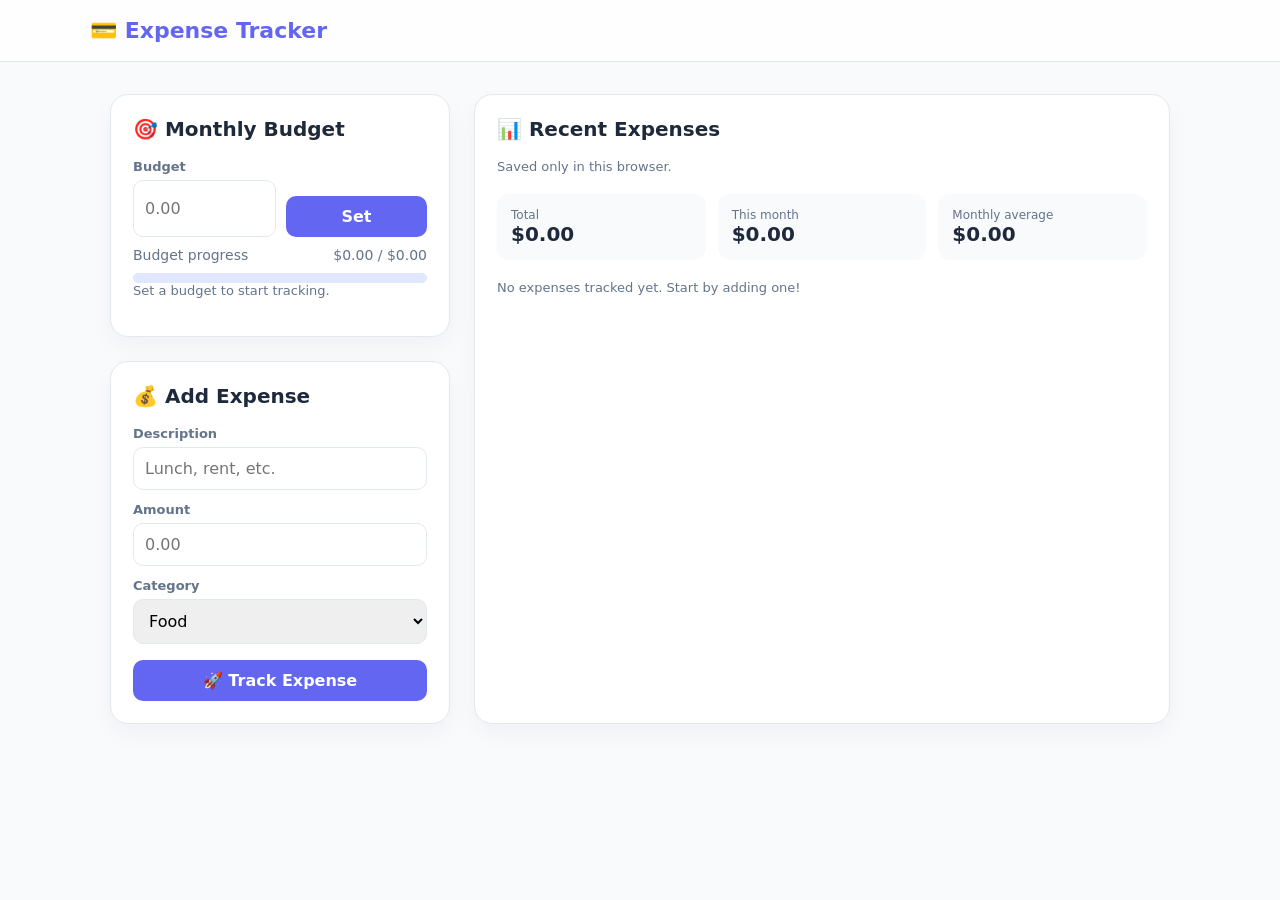
==== docs/index.html @ dfdaf122 "Add GitHub Pages browser demo" ====
<!doctype html>
<html lang="en">
<head>
  <meta charset="utf-8">
  <meta name="viewport" content="width=device-width, initial-scale=1">
  <title>Expense Tracker</title>
  <style>
    :root{--p:#6366f1;--bg:#f8fafc;--card:#fff;--text:#1e293b;--muted:#64748b;--line:#e2e8f0;--danger:#ef4444}
    *{box-sizing:border-box}body{margin:0;background:var(--bg);color:var(--text);font:16px Inter,system-ui,sans-serif}
    nav{padding:18px max(24px,calc((100vw - 1100px)/2));background:#ffffffdd;border-bottom:1px solid var(--line);font-size:22px;font-weight:800;color:var(--p)}
    main{max-width:1100px;margin:32px auto;padding:0 20px;display:grid;grid-template-columns:340px 1fr;gap:24px}.card{background:var(--card);border:1px solid var(--line);border-radius:18px;padding:22px;box-shadow:0 10px 24px #0f172a0a}
    h2{margin:0 0 18px;font-size:20px}label{display:block;margin:12px 0 6px;font-size:13px;color:var(--muted);font-weight:700}input,select,button{font:inherit;border-radius:10px;padding:11px;border:1px solid var(--line);width:100%}button{border:0;background:var(--p);color:white;font-weight:700;cursor:pointer;margin-top:16px}.row{display:flex;gap:10px}.row>*{flex:1}
    .progress{height:10px;border-radius:99px;background:#e0e7ff;overflow:hidden}.bar{height:100%;background:var(--p);width:0}.budget-line{display:flex;justify-content:space-between;color:var(--muted);font-size:14px;margin:10px 0}.summary{display:grid;grid-template-columns:repeat(3,1fr);gap:12px;margin:20px 0}.summary div{padding:14px;border-radius:12px;background:#f8fafc}.summary span{display:block;color:var(--muted);font-size:12px}.summary strong{font-size:20px}.expense{display:flex;align-items:center;justify-content:space-between;padding:16px 0;border-bottom:1px solid var(--line)}.pill{font-size:12px;background:#e0e7ff;color:#4338ca;padding:5px 9px;border-radius:99px}.delete{background:none;color:var(--danger);padding:4px;width:auto;margin:0}
    .note{color:var(--muted);font-size:13px;margin:0 0 16px}@media(max-width:760px){main{grid-template-columns:1fr}.summary{grid-template-columns:1fr}}
  </style>
</head>
<body>
  <nav>💳 Expense Tracker</nav>
  <main>
    <section>
      <div class="card">
        <h2>🎯 Monthly Budget</h2>
        <form id="budgetForm"><label for="budget">Budget</label><div class="row"><input id="budget" type="number" min="0" step="0.01" placeholder="0.00"><button>Set</button></div></form>
        <div class="budget-line"><span>Budget progress</span><span id="budgetText">$0.00 / $0.00</span></div><div class="progress"><div class="bar" id="bar"></div></div><p class="note" id="remaining">Set a budget to start tracking.</p>
      </div>
      <div class="card" style="margin-top:24px"><h2>💰 Add Expense</h2><form id="expenseForm"><label>Description</label><input id="description" required placeholder="Lunch, rent, etc."><label>Amount</label><input id="amount" required type="number" min="0.01" step="0.01" placeholder="0.00"><label>Category</label><select id="category"><option>Food</option><option>Transport</option><option>Bills</option><option>Entertainment</option><option>Other</option></select><button>🚀 Track Expense</button></form></div>
    </section>
    <section class="card"><h2>📊 Recent Expenses</h2><p class="note">Saved only in this browser.</p><div class="summary"><div><span>Total</span><strong id="total">$0.00</strong></div><div><span>This month</span><strong id="month">$0.00</strong></div><div><span>Monthly average</span><strong id="average">$0.00</strong></div></div><div id="list"></div></section>
  </main>
  <script>
    const key='expense-tracker-demo-v1',state=JSON.parse(localStorage.getItem(key)||'{"budget":0,"items":[]}');const money=n=>'$'+Number(n||0).toFixed(2);
    function save(){localStorage.setItem(key,JSON.stringify(state))}function render(){const now=new Date().toISOString().slice(0,7),total=state.items.reduce((n,x)=>n+x.amount,0),month=state.items.filter(x=>x.date.startsWith(now)).reduce((n,x)=>n+x.amount,0);budget.value=state.budget||'';totalEl.textContent=money(total);monthEl.textContent=money(month);average.textContent=money(total);budgetText.textContent=money(month)+' / '+money(state.budget);bar.style.width=Math.min(100,state.budget?month/state.budget*100:0)+'%';remaining.textContent=state.budget?(month<=state.budget?money(state.budget-month)+' left this month':'⚠️ Over budget by '+money(month-state.budget)):'Set a budget to start tracking.';list.innerHTML=state.items.length?state.items.map(x=>'<div class="expense"><div><strong>'+x.description+'</strong><br><small>'+x.date+'</small></div><div><span class="pill">'+x.category+'</span> <strong>-'+money(x.amount)+'</strong> <button class="delete" data-id="'+x.id+'">×</button></div></div>').join(''):'<p class="note">No expenses tracked yet. Start by adding one!</p>';document.querySelectorAll('.delete').forEach(b=>b.onclick=()=>{state.items=state.items.filter(x=>x.id!=b.dataset.id);save();render()})}
    const budget=document.querySelector('#budget'),totalEl=document.querySelector('#total'),monthEl=document.querySelector('#month'),average=document.querySelector('#average'),budgetText=document.querySelector('#budgetText'),bar=document.querySelector('#bar'),remaining=document.querySelector('#remaining'),list=document.querySelector('#list');
    budgetForm.onsubmit=e=>{e.preventDefault();state.budget=Number(budget.value);save();render()};expenseForm.onsubmit=e=>{e.preventDefault();state.items.unshift({id:Date.now(),description:description.value.trim(),amount:Number(amount.value),category:category.value,date:new Date().toISOString().slice(0,10)});e.target.reset();save();render()};render();
  </script>
</body>
</html>
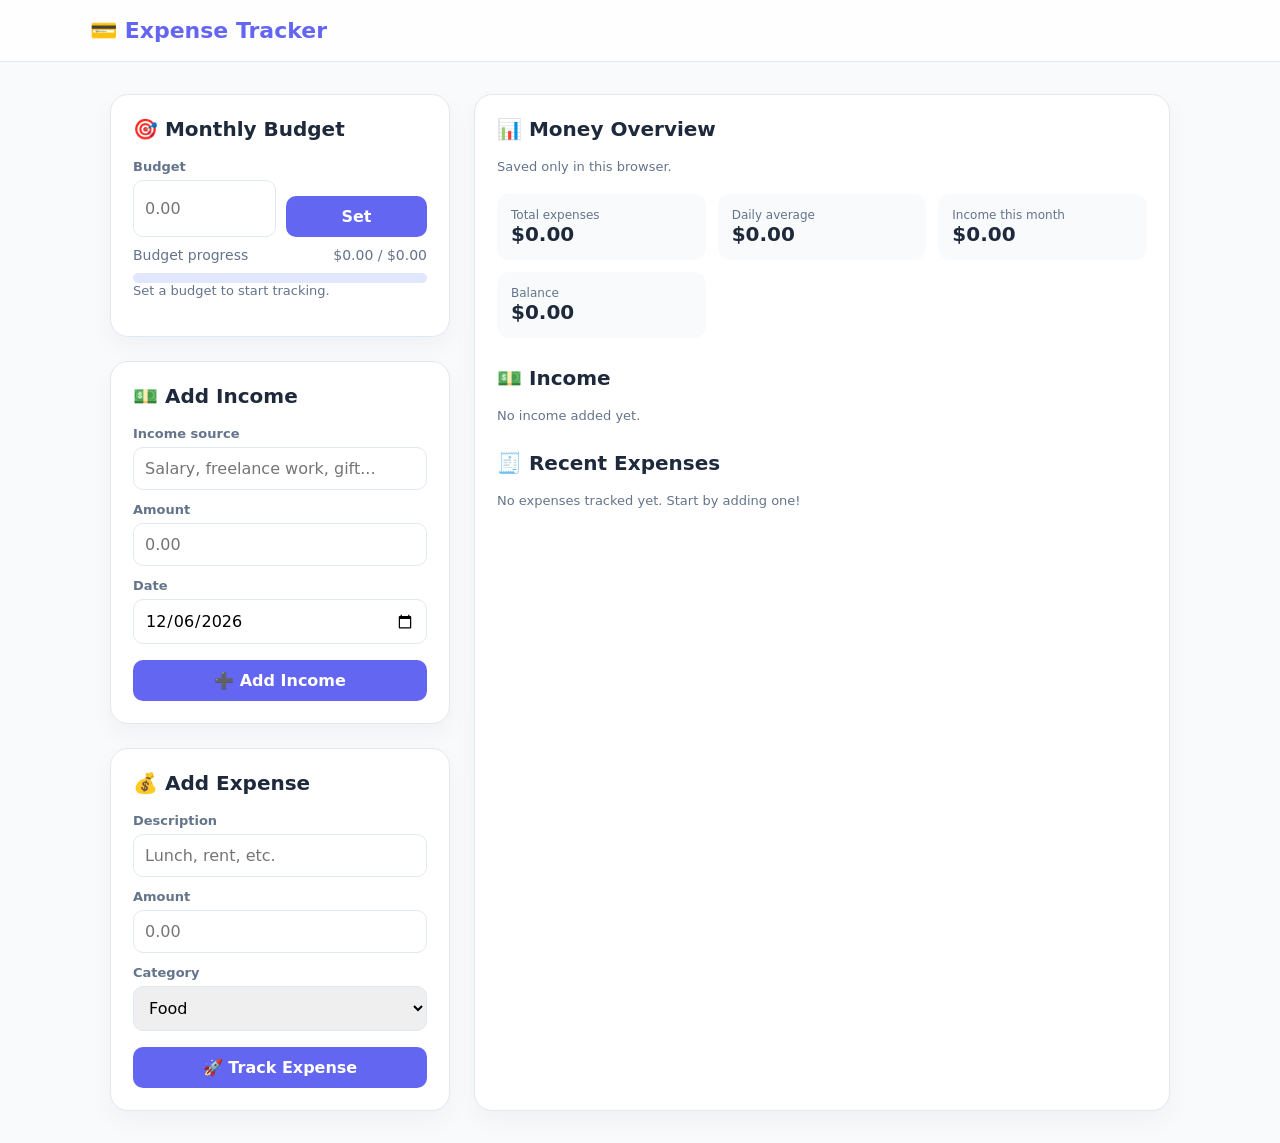
==== commit 4943dc0c: "Add income tracking to browser demo" ====
--- a/docs/index.html
+++ b/docs/index.html
@@ -23,15 +23,17 @@
         <form id="budgetForm"><label for="budget">Budget</label><div class="row"><input id="budget" type="number" min="0" step="0.01" placeholder="0.00"><button>Set</button></div></form>
         <div class="budget-line"><span>Budget progress</span><span id="budgetText">$0.00 / $0.00</span></div><div class="progress"><div class="bar" id="bar"></div></div><p class="note" id="remaining">Set a budget to start tracking.</p>
       </div>
+      <div class="card" style="margin-top:24px"><h2>💵 Add Income</h2><form id="incomeForm"><label>Income source</label><input id="source" required placeholder="Salary, freelance work, gift..."><label>Amount</label><input id="incomeAmount" required type="number" min="0.01" step="0.01" placeholder="0.00"><label>Date</label><input id="incomeDate" required type="date"><button>➕ Add Income</button></form></div>
       <div class="card" style="margin-top:24px"><h2>💰 Add Expense</h2><form id="expenseForm"><label>Description</label><input id="description" required placeholder="Lunch, rent, etc."><label>Amount</label><input id="amount" required type="number" min="0.01" step="0.01" placeholder="0.00"><label>Category</label><select id="category"><option>Food</option><option>Transport</option><option>Bills</option><option>Entertainment</option><option>Other</option></select><button>🚀 Track Expense</button></form></div>
     </section>
-    <section class="card"><h2>📊 Recent Expenses</h2><p class="note">Saved only in this browser.</p><div class="summary"><div><span>Total</span><strong id="total">$0.00</strong></div><div><span>This month</span><strong id="month">$0.00</strong></div><div><span>Monthly average</span><strong id="average">$0.00</strong></div></div><div id="list"></div></section>
+    <section class="card"><h2>📊 Money Overview</h2><p class="note">Saved only in this browser.</p><div class="summary"><div><span>Total expenses</span><strong id="total">$0.00</strong></div><div><span>Daily average</span><strong id="average">$0.00</strong></div><div><span>Income this month</span><strong id="incomeTotal">$0.00</strong></div><div><span>Balance</span><strong id="balance">$0.00</strong></div></div><h2 style="margin-top:28px">💵 Income</h2><div id="incomeList"></div><h2 style="margin-top:28px">🧾 Recent Expenses</h2><div id="list"></div></section>
   </main>
   <script>
-    const key='expense-tracker-demo-v1',state=JSON.parse(localStorage.getItem(key)||'{"budget":0,"items":[]}');const money=n=>'$'+Number(n||0).toFixed(2);
-    function save(){localStorage.setItem(key,JSON.stringify(state))}function render(){const now=new Date().toISOString().slice(0,7),total=state.items.reduce((n,x)=>n+x.amount,0),month=state.items.filter(x=>x.date.startsWith(now)).reduce((n,x)=>n+x.amount,0);budget.value=state.budget||'';totalEl.textContent=money(total);monthEl.textContent=money(month);average.textContent=money(total);budgetText.textContent=money(month)+' / '+money(state.budget);bar.style.width=Math.min(100,state.budget?month/state.budget*100:0)+'%';remaining.textContent=state.budget?(month<=state.budget?money(state.budget-month)+' left this month':'⚠️ Over budget by '+money(month-state.budget)):'Set a budget to start tracking.';list.innerHTML=state.items.length?state.items.map(x=>'<div class="expense"><div><strong>'+x.description+'</strong><br><small>'+x.date+'</small></div><div><span class="pill">'+x.category+'</span> <strong>-'+money(x.amount)+'</strong> <button class="delete" data-id="'+x.id+'">×</button></div></div>').join(''):'<p class="note">No expenses tracked yet. Start by adding one!</p>';document.querySelectorAll('.delete').forEach(b=>b.onclick=()=>{state.items=state.items.filter(x=>x.id!=b.dataset.id);save();render()})}
-    const budget=document.querySelector('#budget'),totalEl=document.querySelector('#total'),monthEl=document.querySelector('#month'),average=document.querySelector('#average'),budgetText=document.querySelector('#budgetText'),bar=document.querySelector('#bar'),remaining=document.querySelector('#remaining'),list=document.querySelector('#list');
-    budgetForm.onsubmit=e=>{e.preventDefault();state.budget=Number(budget.value);save();render()};expenseForm.onsubmit=e=>{e.preventDefault();state.items.unshift({id:Date.now(),description:description.value.trim(),amount:Number(amount.value),category:category.value,date:new Date().toISOString().slice(0,10)});e.target.reset();save();render()};render();
+    const key='expense-tracker-demo-v1',state=JSON.parse(localStorage.getItem(key)||'{"budget":0,"items":[],"income":[]}');state.income=state.income||[];const money=n=>'$'+Number(n||0).toFixed(2),today=()=>new Date().toISOString().slice(0,10);
+    function save(){localStorage.setItem(key,JSON.stringify(state))}function remove(kind,id){state[kind]=state[kind].filter(x=>x.id!=id);save();render()}
+    function render(){const now=today().slice(0,7),total=state.items.reduce((n,x)=>n+x.amount,0),month=state.items.filter(x=>x.date.startsWith(now)).reduce((n,x)=>n+x.amount,0),income=state.income.filter(x=>x.date.startsWith(now)).reduce((n,x)=>n+x.amount,0),days=new Date().getDate();budget.value=state.budget||'';totalEl.textContent=money(total);average.textContent=money(month/days);incomeTotal.textContent=money(income);balance.textContent=money(income-month);budgetText.textContent=money(month)+' / '+money(state.budget);bar.style.width=Math.min(100,state.budget?month/state.budget*100:0)+'%';remaining.textContent=state.budget?(month<=state.budget?money(state.budget-month)+' left this month':'⚠️ Over budget by '+money(month-state.budget)):'Set a budget to start tracking.';list.innerHTML=state.items.length?state.items.map(x=>'<div class="expense"><div><strong>'+x.description+'</strong><br><small>'+x.date+'</small></div><div><span class="pill">'+x.category+'</span> <strong>-'+money(x.amount)+'</strong> <button class="delete expense-delete" data-id="'+x.id+'">×</button></div></div>').join(''):'<p class="note">No expenses tracked yet. Start by adding one!</p>';incomeList.innerHTML=state.income.length?state.income.map(x=>'<div class="expense"><div><strong>'+x.source+'</strong><br><small>'+x.date+'</small></div><div><strong>+'+money(x.amount)+'</strong> <button class="delete income-delete" data-id="'+x.id+'">×</button></div></div>').join(''):'<p class="note">No income added yet.</p>';document.querySelectorAll('.expense-delete').forEach(b=>b.onclick=()=>remove('items',b.dataset.id));document.querySelectorAll('.income-delete').forEach(b=>b.onclick=()=>remove('income',b.dataset.id))}
+    const budget=document.querySelector('#budget'),totalEl=document.querySelector('#total'),average=document.querySelector('#average'),incomeTotal=document.querySelector('#incomeTotal'),balance=document.querySelector('#balance'),budgetText=document.querySelector('#budgetText'),bar=document.querySelector('#bar'),remaining=document.querySelector('#remaining'),list=document.querySelector('#list'),incomeList=document.querySelector('#incomeList');
+    incomeDate.value=today();budgetForm.onsubmit=e=>{e.preventDefault();state.budget=Number(budget.value);save();render()};incomeForm.onsubmit=e=>{e.preventDefault();state.income.unshift({id:Date.now(),source:source.value.trim(),amount:Number(incomeAmount.value),date:incomeDate.value});e.target.reset();incomeDate.value=today();save();render()};expenseForm.onsubmit=e=>{e.preventDefault();state.items.unshift({id:Date.now(),description:description.value.trim(),amount:Number(amount.value),category:category.value,date:today()});e.target.reset();save();render()};render();
   </script>
 </body>
 </html>
